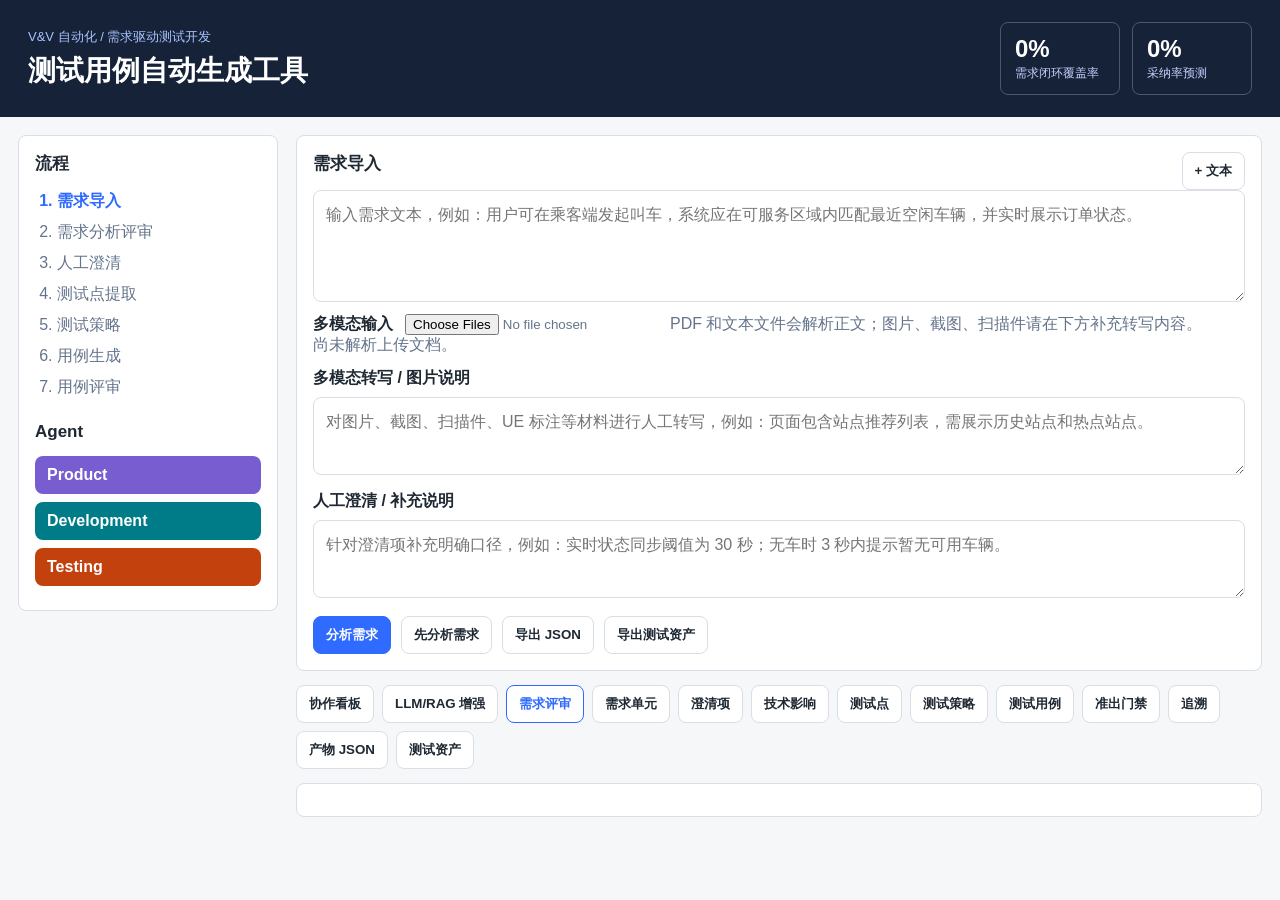
==== vv-automation/test-preparation/testcase-generator-web/index.html @ 7e4b449d "Add LLM test case generator workflow" ====
<!doctype html>
<html lang="zh-CN">
  <head>
    <meta charset="utf-8">
    <meta name="viewport" content="width=device-width, initial-scale=1">
    <title>测试用例自动生成工具 MVP</title>
    <link rel="stylesheet" href="styles.css">
  </head>
  <body>
    <header class="topbar">
      <div>
        <p class="eyebrow">V&V 自动化 / 需求驱动测试开发</p>
        <h1>测试用例自动生成工具</h1>
      </div>
      <div class="metrics">
        <div>
          <span id="coverageMetric">0%</span>
          <label>需求闭环覆盖率</label>
        </div>
        <div>
          <span id="adoptionMetric">0%</span>
          <label>采纳率预测</label>
        </div>
      </div>
    </header>

    <main class="layout">
      <aside class="sidebar">
        <section>
          <h2>流程</h2>
          <ol class="steps" id="stepList">
            <li class="active">需求导入</li>
            <li>需求分析评审</li>
            <li>人工澄清</li>
            <li>测试点提取</li>
            <li>测试策略</li>
            <li>用例生成</li>
            <li>用例评审</li>
          </ol>
        </section>
        <section>
          <h2>Agent</h2>
          <div class="agent product">Product</div>
          <div class="agent dev">Development</div>
          <div class="agent test">Testing</div>
        </section>
      </aside>

      <section class="workspace">
        <section class="panel">
          <div class="panel-title">
            <h2>需求导入</h2>
            <button id="addText">+ 文本</button>
          </div>
          <div id="requirementInputs" class="input-stack">
            <textarea placeholder="输入需求文本，例如：用户可在乘客端发起叫车，系统应在可服务区域内匹配最近空闲车辆，并实时展示订单状态。"></textarea>
          </div>
          <div class="file-row">
            <label for="fileInput">多模态输入</label>
            <input id="fileInput" type="file" multiple accept=".pdf,.txt,.md,.csv,.json,.png,.jpg,.jpeg,.webp,text/*,application/pdf,image/*">
            <span>PDF 和文本文件会解析正文；图片、截图、扫描件请在下方补充转写内容。</span>
          </div>
          <div id="fileParseStatus" class="parse-status muted">尚未解析上传文档。</div>
          <div class="clarification-entry">
            <label for="multimodalNotes">多模态转写 / 图片说明</label>
            <textarea id="multimodalNotes" placeholder="对图片、截图、扫描件、UE 标注等材料进行人工转写，例如：页面包含站点推荐列表，需展示历史站点和热点站点。"></textarea>
          </div>
          <div class="clarification-entry">
            <label for="humanClarifications">人工澄清 / 补充说明</label>
            <textarea id="humanClarifications" placeholder="针对澄清项补充明确口径，例如：实时状态同步阈值为 30 秒；无车时 3 秒内提示暂无可用车辆。"></textarea>
          </div>
          <div class="actions">
            <button id="analyzeRequirements" class="primary">分析需求</button>
            <button id="runPipeline" disabled>生成后续测试资产</button>
            <button id="exportJson">导出 JSON</button>
            <button id="exportAssets">导出测试资产</button>
          </div>
        </section>

        <section class="tabs">
          <button class="tab" data-tab="collaboration">协作看板</button>
          <button class="tab" data-tab="llm">LLM/RAG 增强</button>
          <button class="tab active" data-tab="review">需求评审</button>
          <button class="tab" data-tab="units">需求单元</button>
          <button class="tab" data-tab="clarify">澄清项</button>
          <button class="tab" data-tab="tech">技术影响</button>
          <button class="tab" data-tab="points">测试点</button>
          <button class="tab" data-tab="strategy">测试策略</button>
          <button class="tab" data-tab="cases">测试用例</button>
          <button class="tab" data-tab="readiness">准出门禁</button>
          <button class="tab" data-tab="trace">追溯</button>
          <button class="tab" data-tab="artifacts">产物 JSON</button>
          <button class="tab" data-tab="assets">测试资产</button>
        </section>

        <section id="collaboration" class="tab-panel"></section>
        <section id="llm" class="tab-panel"></section>
        <section id="review" class="tab-panel active"></section>
        <section id="units" class="tab-panel"></section>
        <section id="clarify" class="tab-panel"></section>
        <section id="tech" class="tab-panel"></section>
        <section id="points" class="tab-panel"></section>
        <section id="strategy" class="tab-panel"></section>
        <section id="cases" class="tab-panel"></section>
        <section id="readiness" class="tab-panel"></section>
        <section id="trace" class="tab-panel"></section>
        <section id="artifacts" class="tab-panel"></section>
        <section id="assets" class="tab-panel"></section>
      </section>
    </main>

    <script src="app.js?v=20260618-llm-staged"></script>
  </body>
</html>
---- vv-automation/test-preparation/testcase-generator-web/styles.css ----
:root {
  --bg: #f6f7f9;
  --panel: #ffffff;
  --text: #1f2933;
  --muted: #64748b;
  --line: #d9dee7;
  --primary: #2f6bff;
  --product: #775dd0;
  --dev: #007c89;
  --test: #c2410c;
  --ok: #15803d;
  --warn: #b45309;
  --block: #b91c1c;
}

* {
  box-sizing: border-box;
}

body {
  margin: 0;
  background: var(--bg);
  color: var(--text);
  font-family: -apple-system, BlinkMacSystemFont, "Segoe UI", sans-serif;
}

.topbar {
  min-height: 104px;
  padding: 22px 28px;
  background: #152238;
  color: #fff;
  display: flex;
  justify-content: space-between;
  gap: 24px;
  align-items: center;
}

.eyebrow {
  margin: 0 0 6px;
  color: #a8c3ff;
  font-size: 13px;
}

h1,
h2,
h3,
p {
  margin-top: 0;
}

h1 {
  margin-bottom: 0;
  font-size: 28px;
  font-weight: 650;
}

h2 {
  font-size: 17px;
}

.metrics {
  display: grid;
  grid-template-columns: repeat(2, minmax(120px, 1fr));
  gap: 12px;
}

.metrics div {
  padding: 12px 14px;
  border: 1px solid rgba(255, 255, 255, 0.24);
  border-radius: 8px;
}

.metrics span {
  display: block;
  font-size: 24px;
  font-weight: 700;
}

.metrics label {
  display: block;
  margin-top: 2px;
  color: #c7d2fe;
  font-size: 12px;
}

.summary-grid {
  display: grid;
  grid-template-columns: repeat(4, minmax(160px, 1fr));
  gap: 10px;
  margin: 12px 0 16px;
}

.summary-grid.compact {
  grid-template-columns: repeat(4, minmax(110px, 1fr));
}

.summary-card {
  border: 1px solid var(--line);
  border-radius: 8px;
  padding: 10px 12px;
  background: #fbfcfe;
}

.summary-card label {
  display: block;
  color: var(--muted);
  font-size: 12px;
  margin-bottom: 5px;
}

.summary-card strong {
  display: block;
  font-size: 20px;
  margin-bottom: 6px;
}

.summary-card p {
  margin: 6px 0 0;
  color: var(--muted);
  font-size: 13px;
}

details {
  margin: 12px 0;
  border-top: 1px solid var(--line);
  padding-top: 10px;
}

summary {
  cursor: pointer;
  color: var(--primary);
  font-weight: 650;
}

.layout {
  display: grid;
  grid-template-columns: 260px minmax(0, 1fr);
  gap: 18px;
  padding: 18px;
}

.sidebar,
.panel,
.tab-panel {
  background: var(--panel);
  border: 1px solid var(--line);
  border-radius: 8px;
}

.sidebar {
  padding: 16px;
  align-self: start;
  position: sticky;
  top: 18px;
}

.sidebar section + section {
  margin-top: 24px;
}

.steps {
  padding-left: 22px;
  margin-bottom: 0;
  color: var(--muted);
}

.steps li {
  margin: 10px 0;
}

.steps li.active {
  color: var(--primary);
  font-weight: 650;
}

.agent {
  padding: 10px 12px;
  border-radius: 8px;
  color: #fff;
  margin-bottom: 8px;
  font-weight: 650;
}

.product {
  background: var(--product);
}

.dev {
  background: var(--dev);
}

.test {
  background: var(--test);
}

.workspace {
  display: grid;
  gap: 14px;
}

.panel {
  padding: 16px;
}

.panel-title {
  display: flex;
  justify-content: space-between;
  gap: 12px;
  align-items: center;
}

.input-stack {
  display: grid;
  gap: 10px;
}

textarea {
  width: 100%;
  min-height: 112px;
  resize: vertical;
  border: 1px solid var(--line);
  border-radius: 8px;
  padding: 12px;
  font: inherit;
  line-height: 1.5;
}

.file-row {
  margin-top: 12px;
  display: flex;
  align-items: center;
  gap: 12px;
  flex-wrap: wrap;
  color: var(--muted);
}

.file-row label {
  color: var(--text);
  font-weight: 650;
}

.clarification-entry {
  margin-top: 12px;
}

.clarification-entry label {
  display: block;
  margin-bottom: 8px;
  font-weight: 650;
}

.clarification-entry textarea {
  min-height: 78px;
}

.inline-clarification {
  display: grid;
  grid-template-columns: minmax(220px, 1fr) auto;
  gap: 8px;
  align-items: start;
}

.inline-clarification textarea {
  min-height: 64px;
  resize: vertical;
}

.inline-clarification .muted {
  grid-column: 1 / -1;
}

.clarify-list {
  display: grid;
  gap: 12px;
}

.clarify-toolbar {
  display: flex;
  justify-content: space-between;
  align-items: center;
  gap: 12px;
  margin: 12px 0;
  padding: 12px;
  border: 1px solid var(--line);
  border-radius: 8px;
  background: #fbfcfe;
}

.clarify-toolbar p {
  margin: 0;
}

.clarify-card {
  display: grid;
  grid-template-columns: minmax(0, 1fr) minmax(320px, 0.7fr);
  gap: 16px;
  border: 1px solid var(--line);
  border-radius: 8px;
  padding: 14px;
  background: #fbfcfe;
}

.actions {
  margin-top: 14px;
  display: flex;
  gap: 10px;
}

.review-actions {
  display: flex;
  gap: 8px;
  flex-wrap: wrap;
}

button {
  border: 1px solid var(--line);
  border-radius: 8px;
  background: #fff;
  color: var(--text);
  padding: 9px 12px;
  cursor: pointer;
  font-weight: 600;
}

button.primary {
  background: var(--primary);
  border-color: var(--primary);
  color: #fff;
}

.tabs {
  display: flex;
  flex-wrap: wrap;
  gap: 8px;
}

.tab.active {
  border-color: var(--primary);
  color: var(--primary);
}

.tab-panel {
  display: none;
  padding: 16px;
}

.tab-panel.active {
  display: block;
}

.grid {
  display: grid;
  grid-template-columns: repeat(2, minmax(0, 1fr));
  gap: 12px;
}

.card {
  border: 1px solid var(--line);
  border-radius: 8px;
  padding: 12px;
  background: #fff;
}

.card h3 {
  font-size: 15px;
  margin-bottom: 8px;
}

.muted {
  color: var(--muted);
}

.badge {
  display: inline-flex;
  align-items: center;
  min-height: 24px;
  padding: 2px 8px;
  border-radius: 999px;
  background: #eef2ff;
  color: #3730a3;
  font-size: 12px;
  font-weight: 650;
  margin-right: 6px;
}

.badge.warn {
  background: #fff7ed;
  color: var(--warn);
}

.badge.block {
  background: #fee2e2;
  color: var(--block);
}

.badge.ok {
  background: #dcfce7;
  color: var(--ok);
}

table {
  width: 100%;
  border-collapse: collapse;
  font-size: 14px;
}

th,
td {
  border-bottom: 1px solid var(--line);
  padding: 10px;
  text-align: left;
  vertical-align: top;
}

th {
  color: var(--muted);
  font-weight: 650;
}

ol,
ul {
  padding-left: 22px;
}

pre {
  margin: 0;
  padding: 12px;
  overflow: auto;
  max-height: 520px;
  border: 1px solid var(--line);
  border-radius: 8px;
  background: #0f172a;
  color: #dbeafe;
  font-size: 13px;
  line-height: 1.5;
}

@media (max-width: 900px) {
  .topbar,
  .layout {
    display: block;
  }

  .metrics,
  .grid,
  .summary-grid,
  .summary-grid.compact,
  .clarify-card {
    grid-template-columns: 1fr;
  }

  .metrics {
    margin-top: 18px;
  }

  .sidebar {
    position: static;
    margin-bottom: 14px;
  }

  .clarify-toolbar {
    display: block;
  }

  .clarify-toolbar button {
    margin-top: 10px;
  }
}
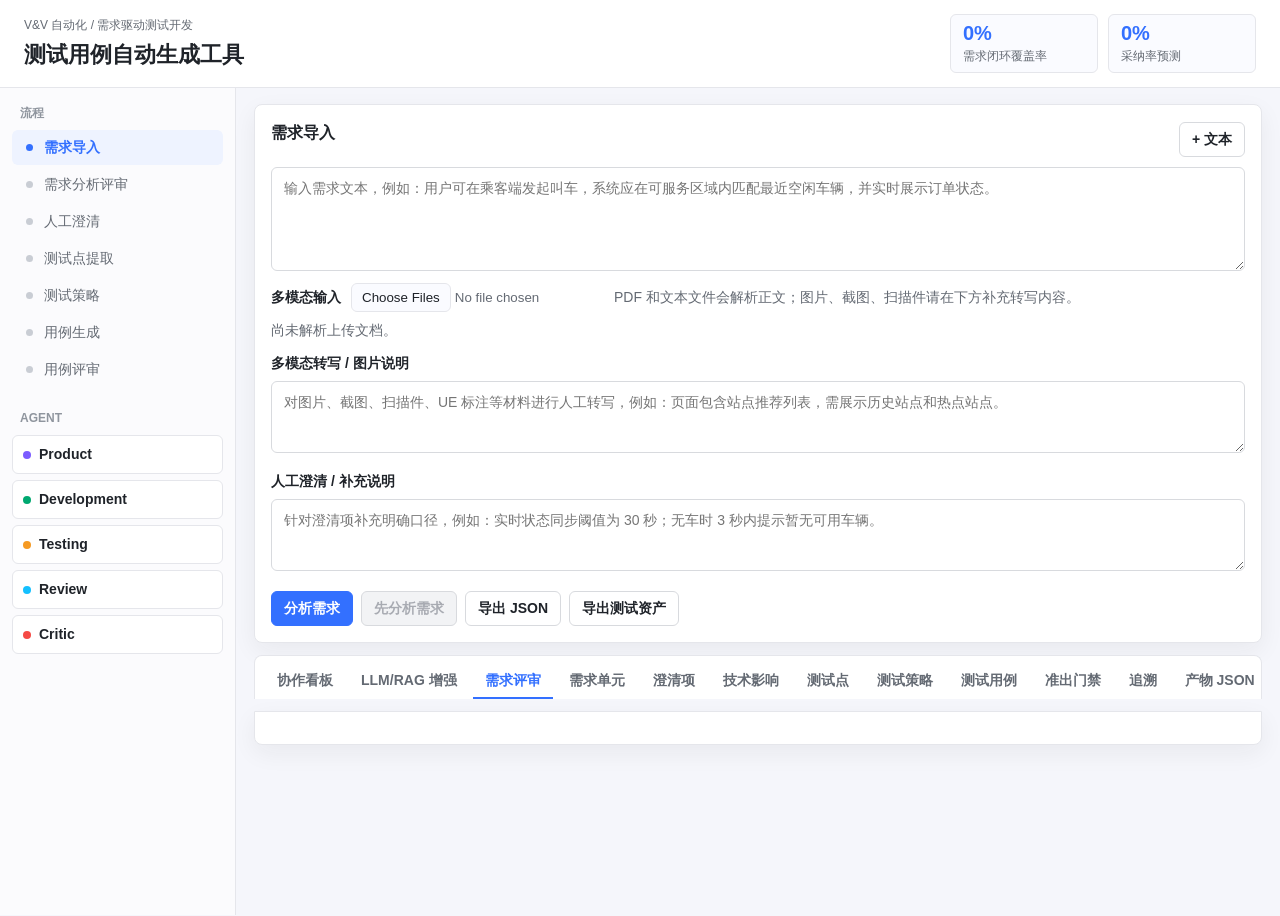
==== commit 06c90d70: "Add five-agent harness workflow and UI refresh" ====
--- a/vv-automation/test-preparation/testcase-generator-web/index.html
+++ b/vv-automation/test-preparation/testcase-generator-web/index.html
@@ -43,6 +43,8 @@
           <div class="agent product">Product</div>
           <div class="agent dev">Development</div>
           <div class="agent test">Testing</div>
+          <div class="agent review">Review</div>
+          <div class="agent critic">Critic</div>
         </section>
       </aside>
 
--- a/vv-automation/test-preparation/testcase-generator-web/styles.css
+++ b/vv-automation/test-preparation/testcase-generator-web/styles.css
@@ -1,16 +1,25 @@
 :root {
-  --bg: #f6f7f9;
+  --bg: #f5f6fb;
   --panel: #ffffff;
-  --text: #1f2933;
-  --muted: #64748b;
-  --line: #d9dee7;
-  --primary: #2f6bff;
-  --product: #775dd0;
-  --dev: #007c89;
-  --test: #c2410c;
-  --ok: #15803d;
-  --warn: #b45309;
-  --block: #b91c1c;
+  --panel-soft: #fafbff;
+  --text: #1f2329;
+  --muted: #646a73;
+  --subtle: #8f959e;
+  --line: #e5e6eb;
+  --line-strong: #d8dade;
+  --primary: #3370ff;
+  --primary-hover: #245bdb;
+  --primary-soft: #eef3ff;
+  --purple: #615ced;
+  --product: #7b5cff;
+  --dev: #00a870;
+  --test: #f59a23;
+  --review: #14c0ff;
+  --critic: #f54a45;
+  --ok: #2ea121;
+  --warn: #d9822b;
+  --block: #d93026;
+  --shadow: 0 8px 24px rgba(31, 35, 41, 0.06);
 }
 
 * {
@@ -21,71 +30,385 @@
   margin: 0;
   background: var(--bg);
   color: var(--text);
-  font-family: -apple-system, BlinkMacSystemFont, "Segoe UI", sans-serif;
+  font-family: Inter, -apple-system, BlinkMacSystemFont, "Segoe UI", "PingFang SC", "Microsoft YaHei", sans-serif;
+  font-size: 14px;
+  line-height: 1.5;
+  letter-spacing: 0;
+}
+
+h1,
+h2,
+h3,
+h4,
+p {
+  margin-top: 0;
+}
+
+h1 {
+  margin-bottom: 0;
+  font-size: 22px;
+  font-weight: 650;
+  letter-spacing: 0;
+}
+
+h2 {
+  margin-bottom: 12px;
+  font-size: 16px;
+  font-weight: 650;
+}
+
+h3 {
+  margin-bottom: 12px;
+  font-size: 15px;
+  font-weight: 650;
+}
+
+h4 {
+  margin: 18px 0 10px;
+  font-size: 14px;
+  font-weight: 650;
 }
 
 .topbar {
-  min-height: 104px;
-  padding: 22px 28px;
-  background: #152238;
-  color: #fff;
+  min-height: 72px;
+  padding: 14px 24px;
+  background: var(--panel);
+  border-bottom: 1px solid var(--line);
   display: flex;
   justify-content: space-between;
   gap: 24px;
   align-items: center;
+  position: sticky;
+  top: 0;
+  z-index: 20;
+}
+
+.topbar > div:first-child {
+  min-width: 0;
 }
 
 .eyebrow {
-  margin: 0 0 6px;
-  color: #a8c3ff;
-  font-size: 13px;
-}
-
-h1,
-h2,
-h3,
-p {
-  margin-top: 0;
-}
-
-h1 {
-  margin-bottom: 0;
-  font-size: 28px;
-  font-weight: 650;
-}
-
-h2 {
-  font-size: 17px;
+  margin: 0 0 4px;
+  color: var(--muted);
+  font-size: 12px;
 }
 
 .metrics {
   display: grid;
-  grid-template-columns: repeat(2, minmax(120px, 1fr));
-  gap: 12px;
+  grid-template-columns: repeat(2, minmax(148px, 1fr));
+  gap: 10px;
 }
 
 .metrics div {
-  padding: 12px 14px;
-  border: 1px solid rgba(255, 255, 255, 0.24);
-  border-radius: 8px;
+  min-height: 48px;
+  padding: 7px 12px;
+  border: 1px solid var(--line);
+  border-radius: 6px;
+  background: var(--panel-soft);
 }
 
 .metrics span {
   display: block;
-  font-size: 24px;
+  font-size: 20px;
+  line-height: 1.1;
   font-weight: 700;
+  color: var(--primary);
 }
 
 .metrics label {
   display: block;
-  margin-top: 2px;
-  color: #c7d2fe;
+  margin-top: 3px;
+  color: var(--muted);
   font-size: 12px;
 }
 
+.layout {
+  display: grid;
+  grid-template-columns: 236px minmax(0, 1fr);
+  min-height: calc(100vh - 72px);
+}
+
+.sidebar {
+  padding: 16px 12px;
+  background: #fbfbfd;
+  border-right: 1px solid var(--line);
+  align-self: stretch;
+  position: sticky;
+  top: 73px;
+  height: calc(100vh - 73px);
+  overflow: auto;
+}
+
+.sidebar section + section {
+  margin-top: 22px;
+}
+
+.sidebar h2 {
+  margin: 0 8px 8px;
+  color: var(--subtle);
+  font-size: 12px;
+  text-transform: uppercase;
+}
+
+.steps {
+  margin: 0;
+  padding: 0;
+  list-style: none;
+}
+
+.steps li {
+  min-height: 34px;
+  margin: 2px 0;
+  padding: 7px 10px 7px 32px;
+  border-radius: 6px;
+  color: var(--muted);
+  position: relative;
+}
+
+.steps li::before {
+  content: "";
+  width: 7px;
+  height: 7px;
+  border-radius: 50%;
+  background: #c9cdd4;
+  position: absolute;
+  left: 14px;
+  top: 14px;
+}
+
+.steps li.active {
+  color: var(--primary);
+  background: var(--primary-soft);
+  font-weight: 650;
+}
+
+.steps li.active::before {
+  background: var(--primary);
+}
+
+.agent {
+  margin: 6px 0;
+  padding: 8px 10px;
+  border: 1px solid var(--line);
+  border-radius: 6px;
+  background: var(--panel);
+  color: var(--text);
+  font-weight: 600;
+}
+
+.agent::before {
+  content: "";
+  display: inline-block;
+  width: 8px;
+  height: 8px;
+  border-radius: 50%;
+  margin-right: 8px;
+}
+
+.product::before {
+  background: var(--product);
+}
+
+.dev::before {
+  background: var(--dev);
+}
+
+.test::before {
+  background: var(--test);
+}
+
+.review::before {
+  background: var(--review);
+}
+
+.critic::before {
+  background: var(--critic);
+}
+
+.workspace {
+  min-width: 0;
+  display: grid;
+  align-content: start;
+  gap: 12px;
+  padding: 16px 18px 24px;
+}
+
+.panel,
+.tab-panel {
+  background: var(--panel);
+  border: 1px solid var(--line);
+  border-radius: 8px;
+  box-shadow: var(--shadow);
+}
+
+.panel {
+  padding: 16px;
+}
+
+.panel-title {
+  display: flex;
+  justify-content: space-between;
+  gap: 12px;
+  align-items: center;
+  margin-bottom: 10px;
+}
+
+.input-stack {
+  display: grid;
+  gap: 10px;
+}
+
+textarea {
+  width: 100%;
+  min-height: 104px;
+  resize: vertical;
+  border: 1px solid var(--line-strong);
+  border-radius: 6px;
+  padding: 10px 12px;
+  background: #fff;
+  color: var(--text);
+  font: inherit;
+  line-height: 1.5;
+  outline: none;
+}
+
+textarea:focus {
+  border-color: var(--primary);
+  box-shadow: 0 0 0 3px rgba(51, 112, 255, 0.12);
+}
+
+.file-row {
+  margin-top: 12px;
+  display: flex;
+  align-items: center;
+  gap: 10px;
+  flex-wrap: wrap;
+  color: var(--muted);
+}
+
+.file-row label,
+.clarification-entry label {
+  color: var(--text);
+  font-weight: 650;
+}
+
+.file-row input::file-selector-button {
+  border: 1px solid var(--line);
+  border-radius: 6px;
+  background: var(--panel-soft);
+  color: var(--text);
+  padding: 6px 10px;
+  cursor: pointer;
+}
+
+.parse-status {
+  margin-top: 8px;
+}
+
+.clarification-entry {
+  margin-top: 12px;
+}
+
+.clarification-entry label {
+  display: block;
+  margin-bottom: 7px;
+}
+
+.clarification-entry textarea {
+  min-height: 72px;
+}
+
+.actions {
+  margin-top: 14px;
+  display: flex;
+  gap: 8px;
+  flex-wrap: wrap;
+}
+
+button {
+  min-height: 32px;
+  border: 1px solid var(--line-strong);
+  border-radius: 6px;
+  background: var(--panel);
+  color: var(--text);
+  padding: 6px 12px;
+  cursor: pointer;
+  font: inherit;
+  font-weight: 600;
+}
+
+button:hover:not(:disabled) {
+  border-color: var(--primary);
+  color: var(--primary);
+  background: var(--primary-soft);
+}
+
+button.primary {
+  background: var(--primary);
+  border-color: var(--primary);
+  color: #fff;
+}
+
+button.primary:hover:not(:disabled) {
+  background: var(--primary-hover);
+  border-color: var(--primary-hover);
+  color: #fff;
+}
+
+button:disabled {
+  cursor: not-allowed;
+  color: #a8abb2;
+  background: #f2f3f5;
+}
+
+.tabs {
+  display: flex;
+  gap: 4px;
+  overflow-x: auto;
+  padding: 8px 10px 0;
+  border: 1px solid var(--line);
+  border-bottom: 0;
+  border-radius: 8px 8px 0 0;
+  background: var(--panel);
+  position: sticky;
+  top: 73px;
+  z-index: 10;
+}
+
+.tab {
+  min-height: 34px;
+  border: 0;
+  border-bottom: 2px solid transparent;
+  border-radius: 0;
+  background: transparent;
+  color: var(--muted);
+  white-space: nowrap;
+}
+
+.tab:hover {
+  color: var(--primary);
+  background: transparent;
+}
+
+.tab.active {
+  border-bottom-color: var(--primary);
+  color: var(--primary);
+  background: transparent;
+}
+
+.tab-panel {
+  display: none;
+  padding: 16px;
+  border-radius: 0 0 8px 8px;
+}
+
+.tab-panel.active {
+  display: block;
+}
+
 .summary-grid {
   display: grid;
-  grid-template-columns: repeat(4, minmax(160px, 1fr));
+  grid-template-columns: repeat(4, minmax(150px, 1fr));
   gap: 10px;
   margin: 12px 0 16px;
 }
@@ -98,159 +421,47 @@
   border: 1px solid var(--line);
   border-radius: 8px;
   padding: 10px 12px;
-  background: #fbfcfe;
+  background: var(--panel-soft);
 }
 
 .summary-card label {
   display: block;
   color: var(--muted);
   font-size: 12px;
-  margin-bottom: 5px;
+  margin-bottom: 4px;
 }
 
 .summary-card strong {
   display: block;
   font-size: 20px;
+  line-height: 1.2;
   margin-bottom: 6px;
 }
 
 .summary-card p {
   margin: 6px 0 0;
   color: var(--muted);
-  font-size: 13px;
-}
-
-details {
-  margin: 12px 0;
-  border-top: 1px solid var(--line);
-  padding-top: 10px;
-}
-
-summary {
-  cursor: pointer;
-  color: var(--primary);
-  font-weight: 650;
-}
-
-.layout {
-  display: grid;
-  grid-template-columns: 260px minmax(0, 1fr);
-  gap: 18px;
-  padding: 18px;
-}
-
-.sidebar,
-.panel,
-.tab-panel {
-  background: var(--panel);
-  border: 1px solid var(--line);
-  border-radius: 8px;
-}
-
-.sidebar {
-  padding: 16px;
-  align-self: start;
-  position: sticky;
-  top: 18px;
-}
-
-.sidebar section + section {
-  margin-top: 24px;
-}
-
-.steps {
-  padding-left: 22px;
-  margin-bottom: 0;
-  color: var(--muted);
-}
-
-.steps li {
-  margin: 10px 0;
-}
-
-.steps li.active {
-  color: var(--primary);
-  font-weight: 650;
-}
-
-.agent {
-  padding: 10px 12px;
-  border-radius: 8px;
-  color: #fff;
-  margin-bottom: 8px;
-  font-weight: 650;
-}
-
-.product {
-  background: var(--product);
-}
-
-.dev {
-  background: var(--dev);
-}
-
-.test {
-  background: var(--test);
-}
-
-.workspace {
-  display: grid;
-  gap: 14px;
-}
-
-.panel {
-  padding: 16px;
-}
-
-.panel-title {
-  display: flex;
-  justify-content: space-between;
+  font-size: 12px;
+}
+
+.grid {
+  display: grid;
+  grid-template-columns: repeat(2, minmax(0, 1fr));
   gap: 12px;
-  align-items: center;
-}
-
-.input-stack {
-  display: grid;
-  gap: 10px;
-}
-
-textarea {
-  width: 100%;
-  min-height: 112px;
-  resize: vertical;
+}
+
+.card,
+.case-card,
+.clarify-card {
   border: 1px solid var(--line);
   border-radius: 8px;
   padding: 12px;
-  font: inherit;
-  line-height: 1.5;
-}
-
-.file-row {
-  margin-top: 12px;
-  display: flex;
-  align-items: center;
-  gap: 12px;
-  flex-wrap: wrap;
-  color: var(--muted);
-}
-
-.file-row label {
-  color: var(--text);
-  font-weight: 650;
-}
-
-.clarification-entry {
-  margin-top: 12px;
-}
-
-.clarification-entry label {
-  display: block;
+  background: var(--panel-soft);
+}
+
+.card h3 {
+  font-size: 14px;
   margin-bottom: 8px;
-  font-weight: 650;
-}
-
-.clarification-entry textarea {
-  min-height: 78px;
 }
 
 .inline-clarification {
@@ -271,7 +482,7 @@
 
 .clarify-list {
   display: grid;
-  gap: 12px;
+  gap: 10px;
 }
 
 .clarify-toolbar {
@@ -281,9 +492,9 @@
   gap: 12px;
   margin: 12px 0;
   padding: 12px;
-  border: 1px solid var(--line);
+  border: 1px solid #d9e3ff;
   border-radius: 8px;
-  background: #fbfcfe;
+  background: var(--primary-soft);
 }
 
 .clarify-toolbar p {
@@ -294,16 +505,6 @@
   display: grid;
   grid-template-columns: minmax(0, 1fr) minmax(320px, 0.7fr);
   gap: 16px;
-  border: 1px solid var(--line);
-  border-radius: 8px;
-  padding: 14px;
-  background: #fbfcfe;
-}
-
-.actions {
-  margin-top: 14px;
-  display: flex;
-  gap: 10px;
 }
 
 .review-actions {
@@ -312,58 +513,11 @@
   flex-wrap: wrap;
 }
 
-button {
-  border: 1px solid var(--line);
-  border-radius: 8px;
-  background: #fff;
-  color: var(--text);
-  padding: 9px 12px;
-  cursor: pointer;
-  font-weight: 600;
-}
-
-button.primary {
-  background: var(--primary);
-  border-color: var(--primary);
-  color: #fff;
-}
-
-.tabs {
-  display: flex;
-  flex-wrap: wrap;
-  gap: 8px;
-}
-
-.tab.active {
-  border-color: var(--primary);
-  color: var(--primary);
-}
-
-.tab-panel {
-  display: none;
-  padding: 16px;
-}
-
-.tab-panel.active {
-  display: block;
-}
-
-.grid {
-  display: grid;
-  grid-template-columns: repeat(2, minmax(0, 1fr));
+.case-head {
+  display: flex;
+  justify-content: space-between;
   gap: 12px;
-}
-
-.card {
-  border: 1px solid var(--line);
-  border-radius: 8px;
-  padding: 12px;
-  background: #fff;
-}
-
-.card h3 {
-  font-size: 15px;
-  margin-bottom: 8px;
+  align-items: center;
 }
 
 .muted {
@@ -373,53 +527,78 @@
 .badge {
   display: inline-flex;
   align-items: center;
-  min-height: 24px;
-  padding: 2px 8px;
+  min-height: 22px;
+  padding: 1px 8px;
   border-radius: 999px;
-  background: #eef2ff;
-  color: #3730a3;
+  background: #edf2ff;
+  color: #245bdb;
   font-size: 12px;
   font-weight: 650;
   margin-right: 6px;
 }
 
 .badge.warn {
-  background: #fff7ed;
+  background: #fff7e6;
   color: var(--warn);
 }
 
 .badge.block {
-  background: #fee2e2;
+  background: #ffece8;
   color: var(--block);
 }
 
 .badge.ok {
-  background: #dcfce7;
+  background: #e8f7e8;
   color: var(--ok);
 }
 
 table {
   width: 100%;
-  border-collapse: collapse;
-  font-size: 14px;
+  border-collapse: separate;
+  border-spacing: 0;
+  font-size: 13px;
+  border: 1px solid var(--line);
+  border-radius: 8px;
+  overflow: hidden;
 }
 
 th,
 td {
   border-bottom: 1px solid var(--line);
-  padding: 10px;
+  padding: 9px 10px;
   text-align: left;
   vertical-align: top;
 }
 
+tr:last-child td {
+  border-bottom: 0;
+}
+
 th {
   color: var(--muted);
+  font-weight: 650;
+  background: #f7f8fa;
+}
+
+tbody tr:hover {
+  background: #f8fbff;
+}
+
+details {
+  margin: 12px 0;
+  border-top: 1px solid var(--line);
+  padding-top: 10px;
+}
+
+summary {
+  cursor: pointer;
+  color: var(--primary);
   font-weight: 650;
 }
 
 ol,
 ul {
-  padding-left: 22px;
+  padding-left: 20px;
 }
 
 pre {
@@ -429,16 +608,31 @@
   max-height: 520px;
   border: 1px solid var(--line);
   border-radius: 8px;
-  background: #0f172a;
-  color: #dbeafe;
+  background: #1f2329;
+  color: #e5e6eb;
   font-size: 13px;
   line-height: 1.5;
 }
 
-@media (max-width: 900px) {
+@media (max-width: 980px) {
   .topbar,
   .layout {
     display: block;
+  }
+
+  .sidebar,
+  .tabs {
+    position: static;
+    height: auto;
+  }
+
+  .sidebar {
+    border-right: 0;
+    border-bottom: 1px solid var(--line);
+  }
+
+  .workspace {
+    padding: 12px;
   }
 
   .metrics,
@@ -450,12 +644,7 @@
   }
 
   .metrics {
-    margin-top: 18px;
-  }
-
-  .sidebar {
-    position: static;
-    margin-bottom: 14px;
+    margin-top: 12px;
   }
 
   .clarify-toolbar {
